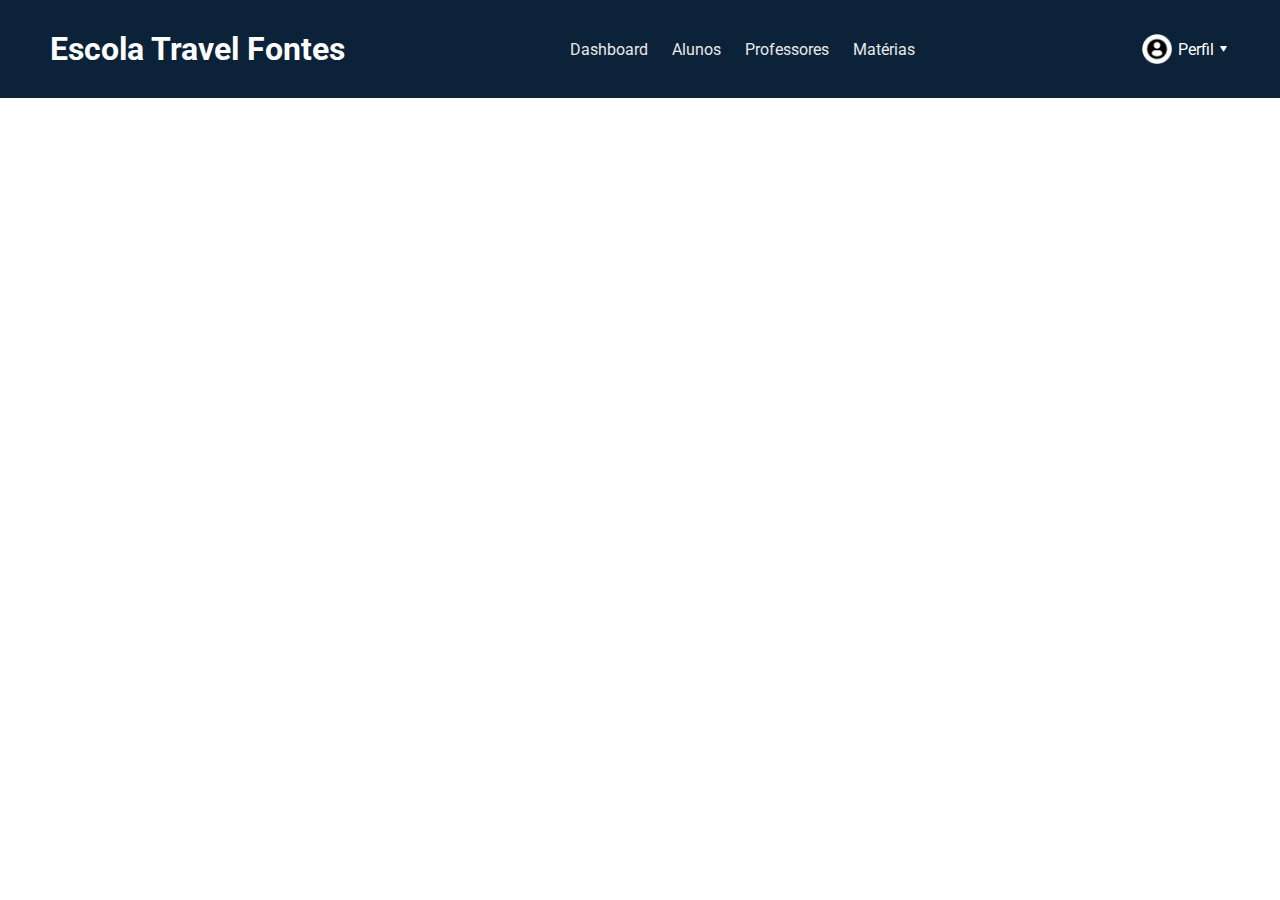
==== index.html @ 9d86d6d3 "Initial commit" ====
<!DOCTYPE html>
<html lang="pt-br">
<head>
    <meta charset="UTF-8">
    <meta http-equiv="X-UA-Compatible" content="IE=edge">
    <meta name="viewport" content="width=device-width, initial-scale=1.0">
    <link rel="stylesheet" href="css/style.css">
    <link rel="stylesheet" href="css/index.css">
    <title>Dashboard | Escola Travel Fontes</title>
</head>
<body>
<header>
    <div class="display-header">
        <h1>Escola Travel Fontes</h1>
        <ul>
            <li><a href="index.html">Dashboard</a></li>
            <li><a href="alunos.html">Alunos</a></li>
            <li><a href="professores.html">Professores</a></li>
            <li><a href="materias.html">Matérias</a></li>
        </ul>
        <div class="usuario">
            <img src="imagens/usuario.png" alt="Perfil" id="img-perfil">
            <span>Perfil</span>
            <img src="imagens/expandir.png" alt="expandir" id="expandir-perfil">
        </div>
    </div>
</header>
<main>

</main>
</body>
</html>
---- css/style.css ----
@import url('https://fonts.googleapis.com/css2?family=Roboto:wght@100;300;400;500;700;900&display=swap');

* {
    margin: 0;
    padding: 0;
    font-family: 'Roboto', sans-serif;
}

/* HEADER */
header {
    color: #fff;
    padding: 30px 50px;
    background-color: #0B2239;
}
header ul li {
    padding: 0px 10px;
    display: inline-block;
}
header li a {
    color: #e9e9e9;
    text-decoration: none;
}
header li a:hover {
    text-decoration: underline;
}
#img-perfil {
    width: 30px;
}
#expandir-perfil {
    width: 7px;
}
.display-header {
    display: flex;
    flex-direction: row;
    align-items: center;
    justify-content: space-between;
}
.usuario {
    display: flex;
    align-items: center;
}
.usuario img, span {
    margin: 0 3px;
}

/* CLASS TITULOS */

.titulos {
    color: rgb(77, 77, 77);
    display: inline;
    font-weight: 700;
    padding: 5px 10px 0 10px;
    border: 1px solid rgb(177, 177, 177);
    border-bottom: none;
    border-radius: 10px 10px 0px 0px;
    width: 100%;
    transition: .4s;
}
.titulos:hover {

    color: rgb(14, 110, 201);
}
.container {
    padding: 40px;
    border-radius: 0px 10px 10px 10px;
    border: 1px solid rgb(177, 177, 177);
}

/*Adicionar Fotos */

.picture__image {
    display: none;
}
.picture {
    color: #000;
    display: flex;
    align-items: center;
    justify-content: center;
    width: 300px;
    height: 300px;
    background-color: #cecece;
    margin-bottom: 15px;
}
#img-camera {
    width: 100px;
    opacity: .4;
    transition: .2s;
}
#img-camera:hover {
    width: 110px;
    opacity: .5;
}
---- css/index.css ----
@import url('https://fonts.googleapis.com/css2?family=Roboto:wght@100;300;400;500;700;900&display=swap');

* {
    margin: 0;
    padding: 0;
    font-family: 'Roboto', sans-serif;
}

main {
    padding: 40px 60px;
}
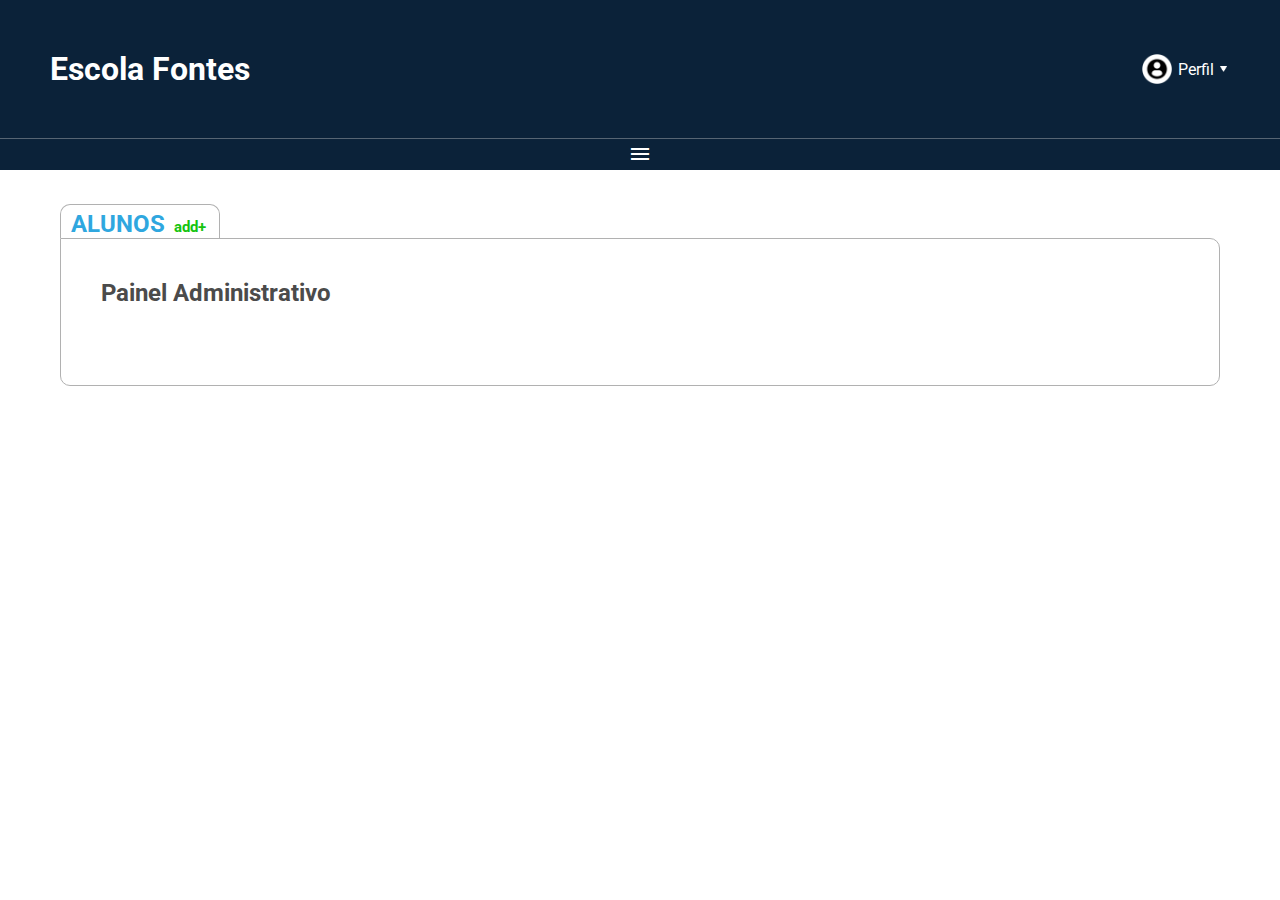
==== commit 60987ac8: "adicionei min nos inputs e validações" ====
--- a/index.html
+++ b/index.html
@@ -5,28 +5,207 @@
     <meta http-equiv="X-UA-Compatible" content="IE=edge">
     <meta name="viewport" content="width=device-width, initial-scale=1.0">
     <link rel="stylesheet" href="css/style.css">
-    <link rel="stylesheet" href="css/index.css">
-    <title>Dashboard | Escola Travel Fontes</title>
+    <link href="https://fonts.googleapis.com/icon?family=Material+Icons" rel="stylesheet">
+    <title>Sistema Escolar | Escola Fontes</title>
+    
 </head>
 <body>
 <header>
     <div class="display-header">
-        <h1>Escola Travel Fontes</h1>
+        <h1>Escola Fontes</h1>
+        <div id="showPerfil">
+            <div class="usuario">
+                <img src="imagens/usuario.png" alt="Perfil" id="img-perfil">
+                <span id="perfil-name">Perfil</span>
+                <img src="imagens/expandir.png" alt="expandir" id="expandir-perfil">
+            </div>
+            <ul id="itemPerfil">
+                <li><a href="#">Sair</a></li>
+            </ul>
+        </div>
+    </div>
+</header>
+<div id="navigator-responsive">
+    <div id="showMenu">
+        <span class="material-icons" id="iconMenu">menu</span>
+    </div>
+    <nav id="menu-responsivo">
         <ul>
-            <li><a href="index.html">Dashboard</a></li>
-            <li><a href="alunos.html">Alunos</a></li>
-            <li><a href="professores.html">Professores</a></li>
-            <li><a href="materias.html">Matérias</a></li>
+            <li class="li-resp"><a href="index.html">Sistema Escolar</a></li>
         </ul>
-        <div class="usuario">
-            <img src="imagens/usuario.png" alt="Perfil" id="img-perfil">
-            <span>Perfil</span>
-            <img src="imagens/expandir.png" alt="expandir" id="expandir-perfil">
+    </nav>
+</div>
+<main>
+    <div id="novoCaseContainer">
+
+        <form action="" id="cadastrarCaseModal">
+            <h2 id="tituloCaseModal">Cadastrar Aluno<span class="closeModal" id="closeModal">&times;</span></h2>
+            <hr id="hr-titulo">
+            <div class="form-group">
+                <label id="labelNomeAluno" for="cNomeAluno">Nome</label>
+                <input
+                type="text"
+                name="cNomeAluno"
+                id="cNomeAluno"
+                class="inputModal"
+                autocomplete="off"
+                placeholder="Nome Completo"
+                required
+                >
+            </div>
+            <div class="form-group">
+                <label id="labelSerieAluno" for="cSerieAluno">Série</label>
+                <input
+                type="text"
+                name="cSerieAluno"
+                id="cSerieAluno"
+                class="inputModal"
+                autocomplete="off"
+                placeholder="Série do aluno / ex: '3º ano C'"
+                required
+                >
+            </div>
+            <div class="form-group">
+                <label id="labelCelularAluno" for="cCelularAluno">Celular</label>
+                <input
+                type="text"
+                name="cCelularAluno"
+                id="cCelularAluno"
+                class="inputModal"
+                autocomplete="off"
+                placeholder="61 90000-0000"
+                required
+                >
+            </div>
+            <div class="form-group">
+                <label id="labelTelefoneAluno" for="cTelefoneAluno">Telefone</label>
+                <input
+                type="text"
+                name="cTelefoneAluno"
+                id="cTelefoneAluno"
+                class="inputModal"
+                autocomplete="off"
+                placeholder="61 3600-0000"
+                required
+                >
+            </div>
+            <div class="form-group">
+                <label id="labelMaeAluno" for="cMaeAluno">Nome da Mãe</label>
+                <input
+                type="text"
+                name="cMaeAluno"
+                id="cMaeAluno"
+                class="inputModal"
+                autocomplete="off"
+                placeholder="Nome da Mãe // Não consta"
+                required
+                >
+            </div>
+            <div class="form-group">
+                <label id="labelPaiAluno" for="cPaiAluno">Nome do Pai</label>
+                <input
+                type="text"
+                name="cPaiAluno"
+                id="cPaiAluno"
+                class="inputModal"
+                autocomplete="off"
+                placeholder="Nome do Pai // Não consta"
+                required
+                >
+            </div>
+            <div class="form-group">
+                <label id="labelEnderecoAluno" for="cEnderecoAluno">Endereço</label>
+                <input
+                type="text"
+                name="cEnderecoAluno"
+                id="cEnderecoAluno"
+                class="inputModal"
+                autocomplete="off"
+                placeholder="Endereço Completo"
+                required
+                >
+            </div>
+                <div id="buttonManterPagina">
+                    <input type="radio" name="continuarCadastrado" id="continuarCadastrando">
+                    <label for="continuarCadastrando" id="continuarCadastrandoLabel"><em>Continuar na página</em></label>
+                </div>
+            <div id="botaoCadastroModal">
+                <button
+                    id="btnCadastrarModal"
+                    type="submit"
+                    class="btnModal"
+                    >
+                    Cadastrar
+                </button>
+                <button
+                type="reset"
+                id="btnLimparModal"
+                class="btnModal">
+                Limpar
+                </button>
+                <button
+                    id="btnCancelarModal"
+                    class="btnModal"
+                    type="reset"
+                    >
+                    Concluído
+                </button>
+            </div>
+        </form>
+
+
+
+
+
+
+
+
+
+
+    </div>
+    <div id="bgNovoCaseContainer"></div>
+    <h2 id="titulo-alunos" class="titulos">ALUNOS <span id="add-cadastrar">add+</span></h2>
+    </div>
+    <div class="container">
+
+        <div class="container-flex" id="container-alunos">
+            <h2 style="margin-bottom: 20px; color: #4b4b4b;">Painel Administrativo</h2>
+            <div class="aluno-info">
+                <table id="dadosAlunosCadastrados">
+                    <thead>
+                        <tr class="none">
+                            <td></td>
+                            <td></td>
+                            <td></td>
+                            <td></td>
+                            <td></td>
+                            <td></td>
+                            <td></td>
+                        </tr>
+                    </thead>
+                </table>
+            </div>
         </div>
     </div>
-</header>
-<main>
 
 </main>
+<script src="javascript/script.js"></script>
 </body>
-</html>+</html>
+
+<!--<h2>Nome Completo do Aluno</h2>
+<p class="info">Série: </p>
+<p class="info">Celular: </p>
+<p class="info">Telefone: </p>
+<p class="info">Nome da Mãe: </p>
+<p class="info">Nome do Pai: </p>
+<p class="info">Endereço: </p>
+</div>-->
+
+<!-- <div class="adicionar-img">
+<label class="picture" tabindex="0">
+<input type="file" accept="image/*" id="picture__input">
+<span class="picture__img"><img src="imagens/camera.png" alt="" id="img-camera"></span>
+</label>
+</div>
+-->--- a/css/style.css
+++ b/css/style.css
@@ -5,11 +5,16 @@
     padding: 0;
     font-family: 'Roboto', sans-serif;
 }
-
+body {
+    position: relative;
+}
+main {
+    padding: 40px 60px;
+}
 /* HEADER */
 header {
     color: #fff;
-    padding: 30px 50px;
+    padding: 50px 50px;
     background-color: #0B2239;
 }
 header ul li {
@@ -35,18 +40,126 @@
     align-items: center;
     justify-content: space-between;
 }
+
+/* PERFIL */
+
 .usuario {
     display: flex;
     align-items: center;
 }
+#showPerfil {
+    position: relative;
+    display: flex;
+    flex-direction: column;
+    align-items: center;
+}
+
+#itemPerfil{
+    position: absolute;
+    top: 30px;
+    right: -30px;
+    width: 120px;
+    display: none;
+    flex-direction: column;
+    align-items: center;
+    border-radius: 10px;
+}
+@media (max-width:1000px) {
+    #itemPerfil {
+        top: 33px;
+    }
+}
+#itemPerfil li {
+    display: flex;
+    justify-content: center;
+    align-items: center;
+    padding: 3px 4px;
+}
+
 .usuario img, span {
+    cursor: pointer;
     margin: 0 3px;
 }
 
+/* Menu responsivo */
+#navigator-responsive {
+    display: block;
+}
+#menu-responsivo {
+    display: none;
+}
+#showMenu {
+    display: block;
+    color: #fff;
+    text-align: center;
+    border-top: 1px solid rgba(201, 201, 201, 0.404);
+    background-color: #0B2239;
+    padding-top: 3px;
+    cursor: pointer;
+
+}
+#showMenu:hover {
+    transition: .4s;
+    background-color: #0b2b4b;
+}
+.li-resp {
+    display: flex;
+    flex-direction: column;
+    align-items: center;
+    padding: 5px 0;
+    background-color: #0B2239;
+    border: 1px solid rgba(212, 212, 212, 0.356);
+    border-left: none;
+    border-right: none;
+    cursor: pointer;
+}
+.li-resp:hover {
+    background-color: #0b2b4b;
+}
+#menu-responsivo a {
+    color: #e9e9e9;
+    text-decoration: none;
+}
+@media (max-width:1000px) {
+    #navigator-responsive {
+        display: block;
+    }
+    nav#menu {
+        display: none;
+    }
+}
+@media (max-width:530px) {
+    header {
+        padding: 50px 30px;
+    }
+    #perfil-name {
+        display: none;
+    }
+}
+
+.resAlunoResult {
+    width: 100%;
+    color: #808080;
+}
+.resAluno {
+    color: #a3a3a3;
+}
+.modifyResult {
+    padding: 3px 5px;
+    border-radius: 5px;
+    border: 1px solid rgba(180, 180, 180, 0.521);
+}
+.nomeClass {
+    color: #ec0000;
+    font-weight: 700;
+    font-size: 20px;
+    padding-left: 3px;
+    margin-bottom: 10px;
+}
 /* CLASS TITULOS */
 
 .titulos {
-    color: rgb(77, 77, 77);
+    color: #2fa7df;
     display: inline;
     font-weight: 700;
     padding: 5px 10px 0 10px;
@@ -56,37 +169,167 @@
     width: 100%;
     transition: .4s;
 }
-.titulos:hover {
-
-    color: rgb(14, 110, 201);
-}
+#add-cadastrar {
+    font-size: 15px;
+    color: #16c410;
+    transition: .4s;
+}
+#add-cadastrar:hover {
+    color: #0bf103;
+}
+
+/* CONTEUDO */
 .container {
-    padding: 40px;
+    padding: 40px 40px 20px 40px;
     border-radius: 0px 10px 10px 10px;
     border: 1px solid rgb(177, 177, 177);
 }
 
-/*Adicionar Fotos */
-
-.picture__image {
+#dadosAlunosCadastrados tr {
+    display: flex;
+    flex-direction: column;
+    padding-left: 15px;
+    margin-bottom: 20px;
+}
+#dadosAlunosCadastrados td {
+    color: #505050;
+    width: 100%;
+    margin: 2px;
+    margin-bottom: 0;
+    border-radius: 5px;
+}
+.dividir {
+    display: block;
+    width: 100%;
+}
+#continuarCadastrando {
+    outline: 0;
+}
+
+@media (max-width:530px) {
+    main {
+        padding: 15px 15px;
+    }
+    .container {
+        padding: 15px 15px;
+    }
+    .container-flex {
+        justify-content: center;
+    }
+    #dadosAlunosCadastrados tr {
+        padding-left: 0;
+    }
+}
+
+/* Botão cadastro */
+
+.btnCadastroContainer {
+    display: flex;
+    justify-content: end;
+}
+
+
+/* MODAL CADASTRO ALUNO */
+
+#novoCaseContainer {
     display: none;
-}
-.picture {
-    color: #000;
-    display: flex;
-    align-items: center;
-    justify-content: center;
-    width: 300px;
-    height: 300px;
-    background-color: #cecece;
-    margin-bottom: 15px;
-}
-#img-camera {
-    width: 100px;
-    opacity: .4;
-    transition: .2s;
-}
-#img-camera:hover {
-    width: 110px;
+    position: fixed;
+    z-index: 2;
+    width: 75%;
+    top: 50%;
+    left: 50%;
+    transform: translate(-50%, -50%);
+    padding: 30px;
+    border-radius: 10px;
+    border: 1px solid rgba(177, 177, 177, 0.933);
+    background-color: rgb(255, 255, 255);
+}
+#bgNovoCaseContainer {
+    display: none;
+    position: fixed;
+    top: 0;
+    left: 0;
+    z-index: 1;
+    width: 100%;
+    min-height: 100%;
+    background-color: rgba(92, 92, 92, 0.473);
+}
+#tituloCaseModal {
+    display: flex;
+    justify-content: space-between;
+}
+#tituloCaseModal {
+    color: #7a7a7a;
+}
+#closeModal {
+    color: #cecece;
+}
+#hr-titulo {
+    width: 180px;
+    margin-bottom: 20px;
     opacity: .5;
 }
+.form-group {
+    display: flex;
+    flex-direction: column;
+    margin: 0.625rem;
+}
+.form-group label, input {
+    font-size: 14px;
+    margin: 0px 10px 0 0;
+}
+.form-group label::after {
+    content: ':';
+}
+.inputModal {
+    border: 1px solid rgba(207, 207, 207, 0.774);
+    border-radius: 7px;
+    padding: 5px;
+    width: 100%;
+    outline: none;
+}
+input::-webkit-outer-spin-button,
+input::-webkit-inner-spin-button {
+    -webkit-appearance: none;
+    margin: 0;
+}
+#avisoModal {
+    font-size: 13px;
+}
+#botaoCadastroModal {
+    display: flex;
+    justify-content: end;
+}
+#btnCadastrarModal {
+    margin: 0px 1px;
+}
+#btnLimparModal {
+    margin: 0px 1px;
+}
+.btnModal {
+    cursor: pointer;
+    padding: 3px;
+    border-radius: 3px;
+    outline: 0;
+    border: 1px solid rgb(102, 102, 102);
+
+}
+.btnModal:hover {
+    background-color: #fff;
+    transition: .4s;
+}
+#buttonManterPagina {
+    display: flex;
+    align-items: center;
+}
+#continuarCadastrando {
+    width: 10px;
+    margin-right: 0px;
+    margin-left: 13px;
+    opacity: .8;
+}
+#continuarCadastrandoLabel {
+    color: #808080;
+    margin-left: 3px;
+    font-size: 13px;
+}
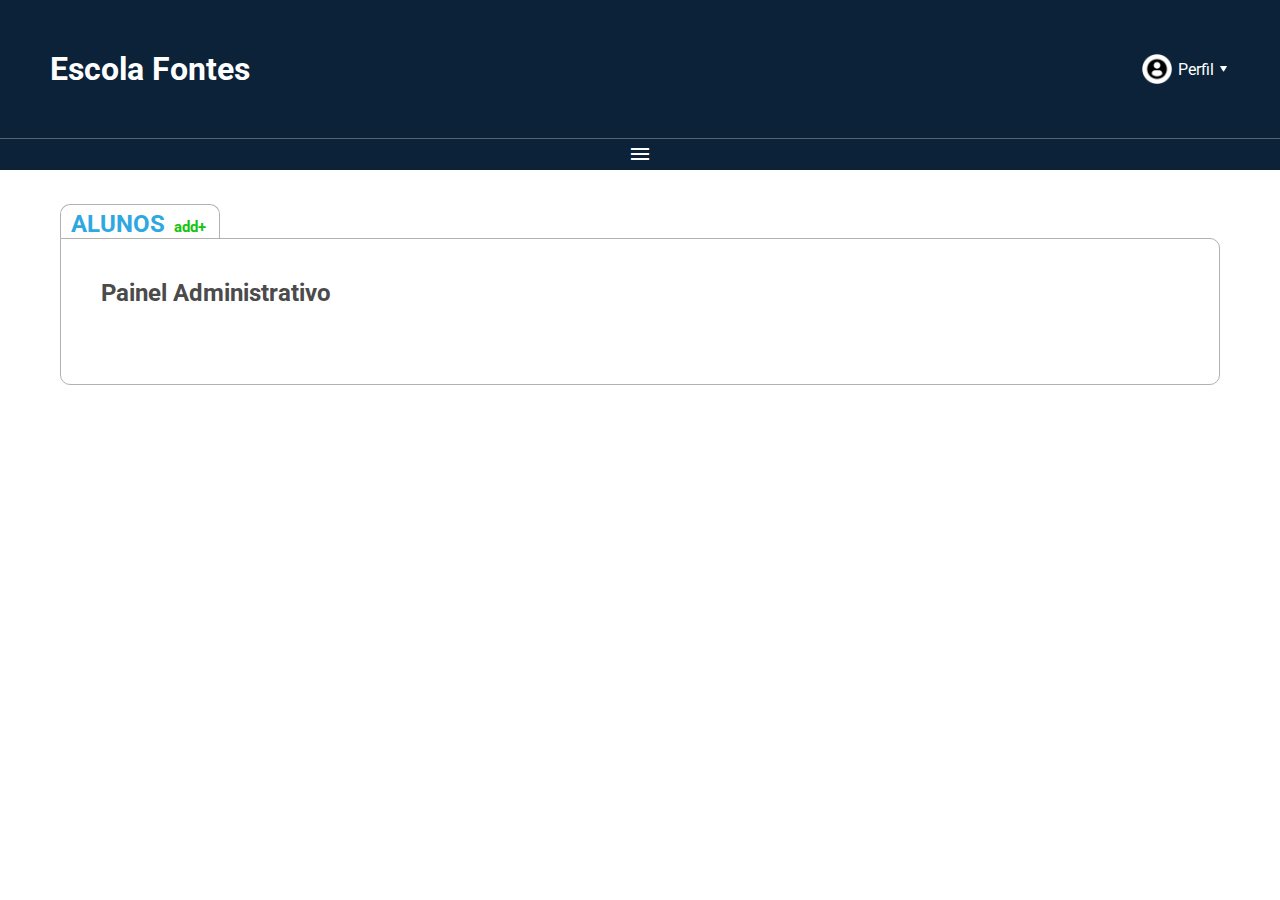
==== commit 767150c3: "adicionei validação de registro e login" ====
--- a/index.html
+++ b/index.html
@@ -20,7 +20,7 @@
                 <img src="imagens/expandir.png" alt="expandir" id="expandir-perfil">
             </div>
             <ul id="itemPerfil">
-                <li><a href="#">Sair</a></li>
+                <li><a href="#" onclick="sair()">Sair</a></li>
             </ul>
         </div>
     </div>
@@ -42,7 +42,7 @@
             <h2 id="tituloCaseModal">Cadastrar Aluno<span class="closeModal" id="closeModal">&times;</span></h2>
             <hr id="hr-titulo">
             <div class="form-group">
-                <label id="labelNomeAluno" for="cNomeAluno">Nome</label>
+                <label id="labelNomeAluno" for="cNomeAluno">Nome:</label>
                 <input
                 type="text"
                 name="cNomeAluno"
@@ -54,7 +54,7 @@
                 >
             </div>
             <div class="form-group">
-                <label id="labelSerieAluno" for="cSerieAluno">Série</label>
+                <label id="labelSerieAluno" for="cSerieAluno">Série:</label>
                 <input
                 type="text"
                 name="cSerieAluno"
@@ -66,7 +66,7 @@
                 >
             </div>
             <div class="form-group">
-                <label id="labelCelularAluno" for="cCelularAluno">Celular</label>
+                <label id="labelCelularAluno" for="cCelularAluno">Celular:</label>
                 <input
                 type="text"
                 name="cCelularAluno"
@@ -78,7 +78,7 @@
                 >
             </div>
             <div class="form-group">
-                <label id="labelTelefoneAluno" for="cTelefoneAluno">Telefone</label>
+                <label id="labelTelefoneAluno" for="cTelefoneAluno">Telefone:</label>
                 <input
                 type="text"
                 name="cTelefoneAluno"
@@ -90,7 +90,7 @@
                 >
             </div>
             <div class="form-group">
-                <label id="labelMaeAluno" for="cMaeAluno">Nome da Mãe</label>
+                <label id="labelMaeAluno" for="cMaeAluno">Nome da Mãe:</label>
                 <input
                 type="text"
                 name="cMaeAluno"
@@ -102,7 +102,7 @@
                 >
             </div>
             <div class="form-group">
-                <label id="labelPaiAluno" for="cPaiAluno">Nome do Pai</label>
+                <label id="labelPaiAluno" for="cPaiAluno">Nome do Pai:</label>
                 <input
                 type="text"
                 name="cPaiAluno"
@@ -114,7 +114,7 @@
                 >
             </div>
             <div class="form-group">
-                <label id="labelEnderecoAluno" for="cEnderecoAluno">Endereço</label>
+                <label id="labelEnderecoAluno" for="cEnderecoAluno">Endereço:</label>
                 <input
                 type="text"
                 name="cEnderecoAluno"
@@ -125,10 +125,13 @@
                 required
                 >
             </div>
-                <div id="buttonManterPagina">
-                    <input type="radio" name="continuarCadastrado" id="continuarCadastrando">
-                    <label for="continuarCadastrando" id="continuarCadastrandoLabel"><em>Continuar na página</em></label>
-                </div>
+            <div class="aviso">
+                <span id="aviso"></span>
+            </div>
+            <div id="buttonManterPagina">
+                <input type="radio" name="continuarCadastrado" id="continuarCadastrando">
+                <label for="continuarCadastrando" id="continuarCadastrandoLabel"><em>Continuar na página</em></label>
+            </div>
             <div id="botaoCadastroModal">
                 <button
                     id="btnCadastrarModal"
@@ -167,9 +170,9 @@
     <h2 id="titulo-alunos" class="titulos">ALUNOS <span id="add-cadastrar">add+</span></h2>
     </div>
     <div class="container">
-
         <div class="container-flex" id="container-alunos">
-            <h2 style="margin-bottom: 20px; color: #4b4b4b;">Painel Administrativo</h2>
+            <h2 style="margin-bottom: 20px; color: #4b4b4b;" id="logado">Painel Administrativo</h2>
+            <div id="userName"></div>
             <div class="aluno-info">
                 <table id="dadosAlunosCadastrados">
                     <thead>
@@ -186,6 +189,7 @@
                 </table>
             </div>
         </div>
+        <span id="avisoAdm"></span>
     </div>
 
 </main>
--- a/css/style.css
+++ b/css/style.css
@@ -142,12 +142,25 @@
     color: #808080;
 }
 .resAluno {
-    color: #a3a3a3;
+    color: #000000;
 }
 .modifyResult {
-    padding: 3px 5px;
+    padding: 5px 2px;
     border-radius: 5px;
     border: 1px solid rgba(180, 180, 180, 0.521);
+    margin-bottom: 4px;
+}
+.modifyResultName {
+    padding: 5px 2px;
+    border-radius: 5px;
+    border-bottom: 1px solid rgba(180, 180, 180, 0.521);
+    margin-bottom: 4px;
+}
+.modifyResult {
+    padding: 5px 2px;
+    border-radius: 5px;
+    border: 1px solid rgba(180, 180, 180, 0.521);
+    margin-bottom: 4px;
 }
 .nomeClass {
     color: #ec0000;
@@ -184,8 +197,14 @@
     border-radius: 0px 10px 10px 10px;
     border: 1px solid rgb(177, 177, 177);
 }
-
+.aluno-info {
+    width: 100%;
+}
+#dadosAlunosCadastrados {
+    width: 100%;
+}
 #dadosAlunosCadastrados tr {
+    width: 80vw;
     display: flex;
     flex-direction: column;
     padding-left: 15px;
@@ -220,7 +239,11 @@
         padding-left: 0;
     }
 }
-
+@media (max-width:375px) {
+    #dadosAlunosCadastrados tr {
+        width: 75vw;
+    }
+}
 /* Botão cadastro */
 
 .btnCadastroContainer {
@@ -278,9 +301,6 @@
     font-size: 14px;
     margin: 0px 10px 0 0;
 }
-.form-group label::after {
-    content: ':';
-}
 .inputModal {
     border: 1px solid rgba(207, 207, 207, 0.774);
     border-radius: 7px;
@@ -319,6 +339,7 @@
     transition: .4s;
 }
 #buttonManterPagina {
+    margin-top: 5px;
     display: flex;
     align-items: center;
 }
@@ -333,3 +354,20 @@
     margin-left: 3px;
     font-size: 13px;
 }
+#aviso {
+    color: rgba(255, 0, 0, 0.562);
+    font-size: 12px;
+    padding: 0px 0px 50px 10px;
+}
+#avisoAdm {
+    font-size: 12px;
+    color: #7a7a7a9d;
+}
+#logado {
+    display: inline;
+}
+#userName {
+    padding-left: 3px;
+    color: #353535a8;
+    font-size: 13px;
+}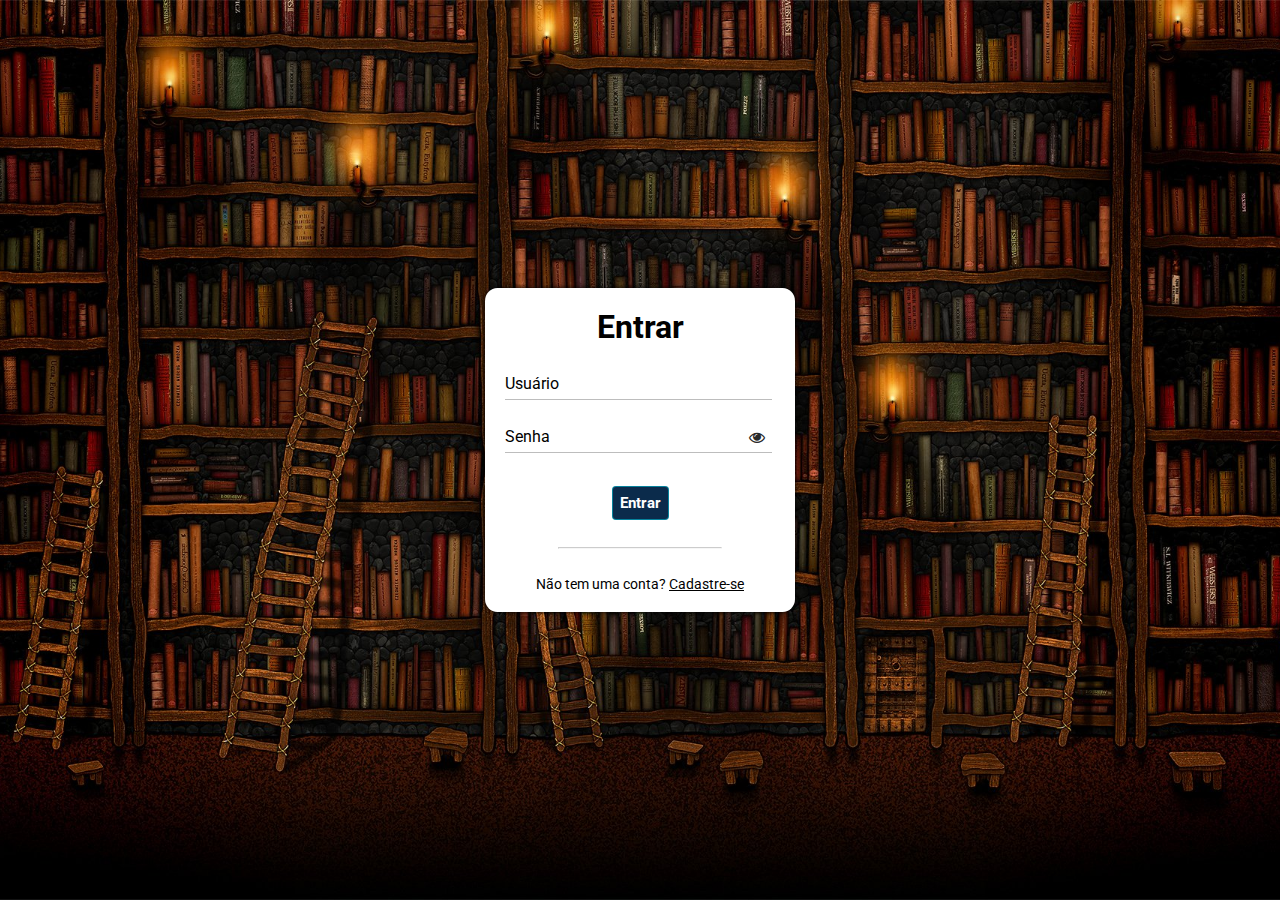
==== commit 0ccc76d4: "concertei o erro de direcionar para login" ====
--- a/index.html
+++ b/index.html
@@ -155,16 +155,6 @@
                 </button>
             </div>
         </form>
-
-
-
-
-
-
-
-
-
-
     </div>
     <div id="bgNovoCaseContainer"></div>
     <h2 id="titulo-alunos" class="titulos">ALUNOS <span id="add-cadastrar">add+</span></h2>
@@ -196,20 +186,3 @@
 <script src="javascript/script.js"></script>
 </body>
 </html>
-
-<!--<h2>Nome Completo do Aluno</h2>
-<p class="info">Série: </p>
-<p class="info">Celular: </p>
-<p class="info">Telefone: </p>
-<p class="info">Nome da Mãe: </p>
-<p class="info">Nome do Pai: </p>
-<p class="info">Endereço: </p>
-</div>-->
-
-<!-- <div class="adicionar-img">
-<label class="picture" tabindex="0">
-<input type="file" accept="image/*" id="picture__input">
-<span class="picture__img"><img src="imagens/camera.png" alt="" id="img-camera"></span>
-</label>
-</div>
--->